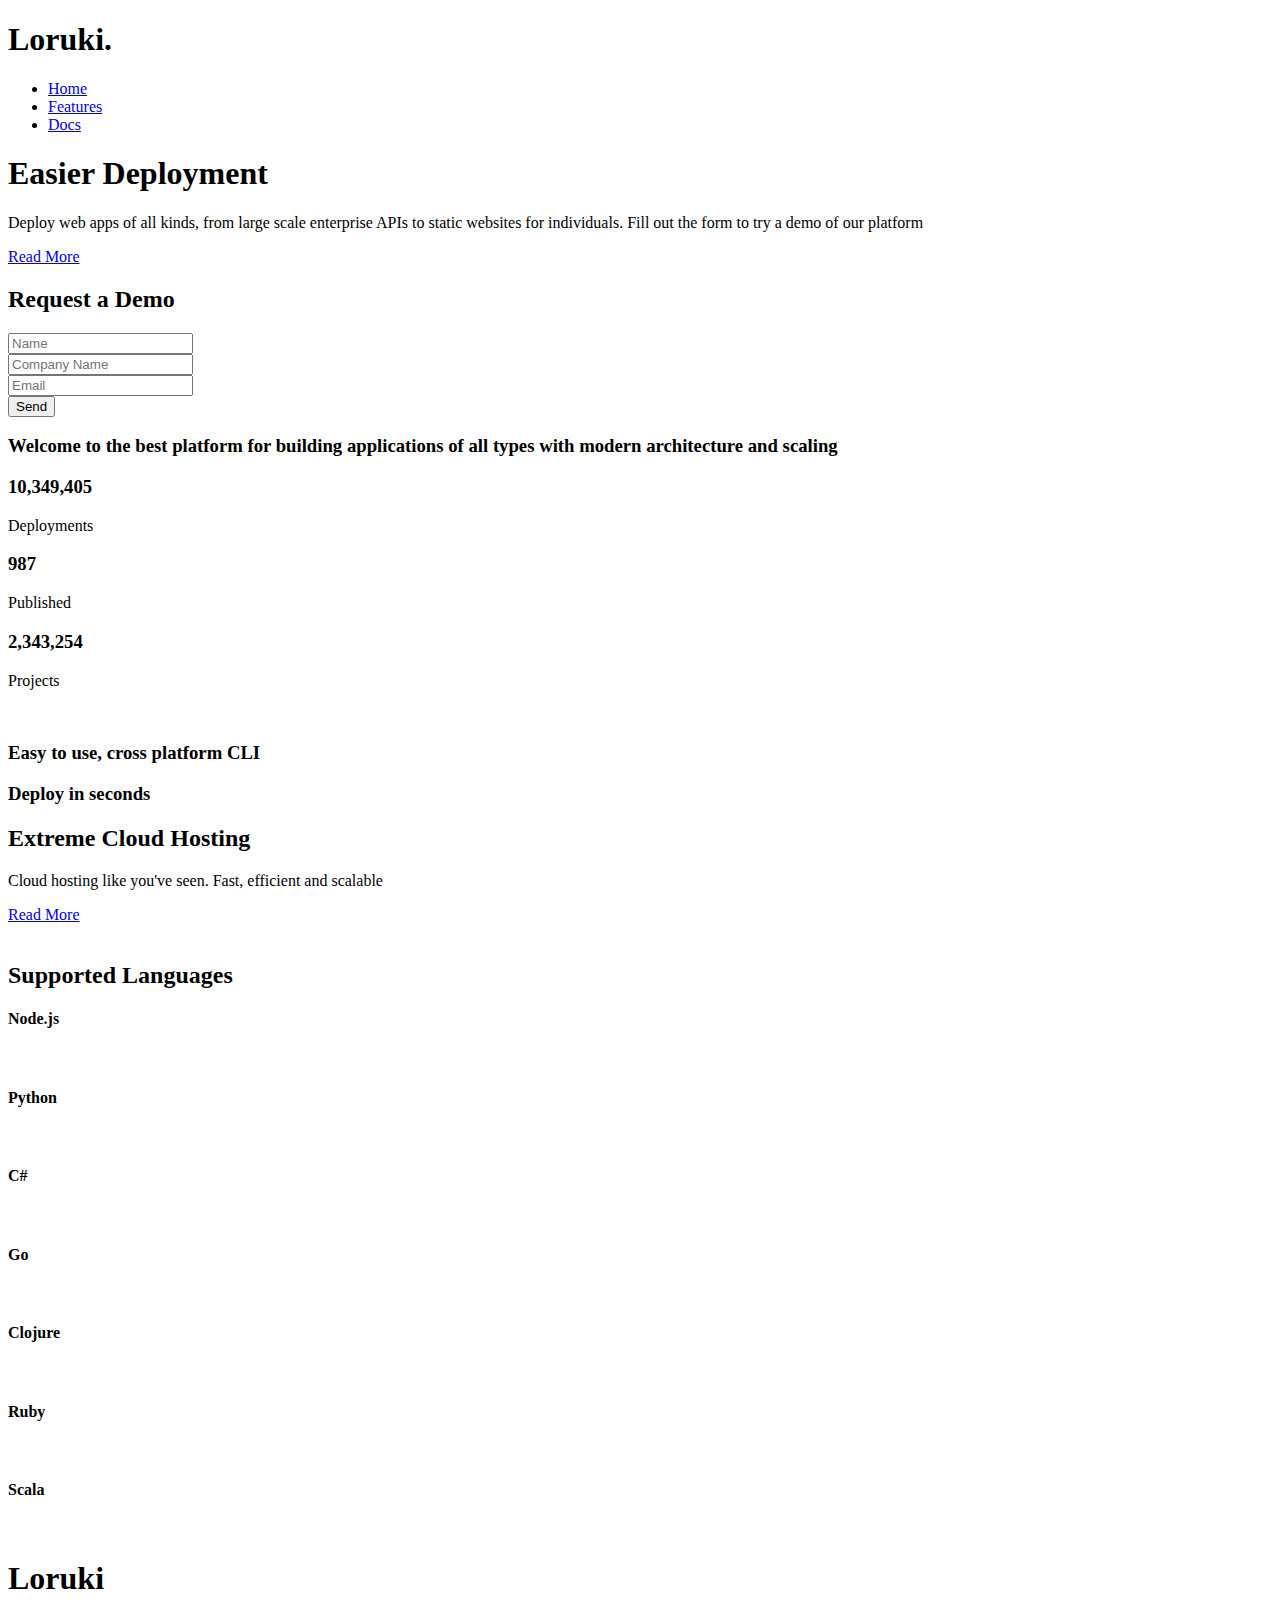
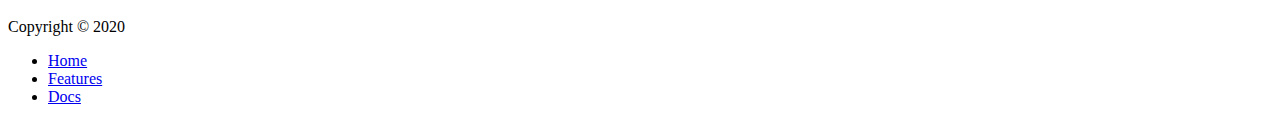
==== index.html @ 4d0d544a "Add files via upload" ====
<!DOCTYPE html>
<html lang="en">
<head>
    <meta charset="UTF-8">
    <meta http-equiv="X-UA-Compatible" content="IE=edge">
    <meta name="viewport" content="width=device-width, initial-scale=1.0">
    <title>Loruki | Cloud Hosting For Everyone</title>
    <link rel="stylesheet" href="https://cdnjs.cloudflare.com/ajax/libs/font-awesome/6.1.1/css/all.min.css" integrity="sha512-KfkfwYDsLkIlwQp6LFnl8zNdLGxu9YAA1QvwINks4PhcElQSvqcyVLLD9aMhXd13uQjoXtEKNosOWaZqXgel0g==" crossorigin="anonymous" referrerpolicy="no-referrer" />
    <link rel="stylesheet" href="css/utilities.css">
    <link rel="stylesheet" href="css/style.css">
</head>
<body>
    <!-- Navbar -->
    <div class="navbar">
        <div class="container flex">
            <h1 class="logo">Loruki.</h1>
            <nav>
                <ul>
                    <li><a href="index.html">Home</a></li>
                    <li><a href="features.html">Features</a></li>
                    <li><a href="docs.html">Docs</a></li>
                </ul>
            </nav>
        </div>
    </div>

    <!-- Showcase -->
    <section class="showcase">
        <div class="container grid">
            <div class="showcase-text">
                <h1>Easier Deployment</h1>
                <p>Deploy web apps of all kinds, from large scale enterprise APIs to static websites for individuals. Fill out the form to try a demo of our platform</p>
                <a href="features.html" class="btn btn-outline">Read More</a>
            </div>

            <div class="showcase-form card">
                <h2>Request a Demo</h2>
                <form>
                    <div class="form-control">
                        <input type="text" name="name" id="" placeholder="Name" required>
                    </div>
                    <div class="form-control">
                        <input type="text" name="company" id="" placeholder="Company Name" required>
                    </div>
                    <div class="form-control">
                        <input type="email" name="email" id="" placeholder="Email" required>
                    </div>
                    <input type="submit" value="Send" class="btn btn-primary">
                </form>
            </div>
        </div>
    </section>

    <!-- Stats -->
    <section class="stats">
        <div class="container">
            <h3 class="stats-heading text-center my-1">
                Welcome to the best platform for building applications of all types with modern architecture and scaling
            </h3>

            <div class="grid grid-3 text-center my-4">
                <div>
                    <i class="fas fa-server fa-3x"></i>
                    <h3>10,349,405</h3>
                    <p class="text-secondary">Deployments</p>
                </div>
                <div>
                    <i class="fas fa-upload fa-3x"></i>
                    <h3>987 <TBody></TBody></h3>
                    <p class="text-secondary">Published</p>
                </div>
                <div>
                    <i class="fas fa-project-diagram fa-3x"></i>
                    <h3>2,343,254</h3>
                    <p class="text-secondary">Projects</p>
                </div>
            </div>
        </div>
    </section>

    <!-- cli  -->
    <section class="cli">
        <div class=" container grid">
            <img src="images/cli.png" alt="">
            <div class="card">
                <h3 class="text-center p-2">Easy to use, cross platform CLI</h3>
            </div>
            <div class="card">
                <h3 class="text-center p-2">Deploy in seconds</h3>
            </div>
        </div>
    </section>

    <section class="cloud bg-primary my-2 py-2">
        <div class="container grid">
            <div class="text-center">
                <h2 class="lg">Extreme Cloud Hosting</h2>
                <p class="lead my-1">Cloud hosting like you've seen. Fast, efficient and scalable</p>
                <a href="features.html" class="btn btn-dark">Read More</a>
            </div>
            <img src="images/cloud.png" alt="">
        </div>
    </section>

    <!-- Languages -->
    <section class="languages">
        <h2 class="md text-center my-2">
            Supported Languages
        </h2>
        <div class="container flex">
            <div class="card">
                <h4>Node.js</h4>
                <img src="images/logos/node.png" alt="">
            </div>
            <div class="card">
                <h4>Python</h4>
                <img src="images/logos/Python.png" alt="">
            </div>
            <div class="card">
                <h4>C#</h4>
                <img src="images/logos/csharp.png" alt="">
            </div>
            <div class="card">
                <h4>Go</h4>
                <img src="images/logos/go.png" alt="">
            </div>
            <div class="card">
                <h4>Clojure</h4>
                <img src="images/logos/clojure.png" alt="">
            </div>
            <div class="card">
                <h4>Ruby</h4>
                <img src="images/logos/ruby.png" alt="">
            </div>
            <div class="card">
                <h4>Scala</h4>
                <img src="images/logos/scala.png" alt="">
            </div>
        </div>
    </section>

    <footer class="footer bg-dark py-5">
        <div class="container grid grid-3">
            <div>
                <h1>Loruki</h1>
                <p>Copyright &copy; 2020</p>
            </div>
            <nav>
                <ul>
                    <li><a href="index.html">Home</a></li>
                    <li><a href="features.html">Features</a></li>
                    <li><a href="docs.html">Docs</a></li>
                </ul>
            </nav>
            <div class="social">
                <a href=""><i class="fab fa-github fa-2x"></i></a>
                <a href=""><i class="fab fa-instagram fa-2x"></i></a>
                <a href=""><i class="fab fa-facebook fa-2x"></i></a>
                <a href=""><i class="fab fa-twitter fa-2x"></i></a>
            </div>
        </div>
    </footer>
</body>
</html>
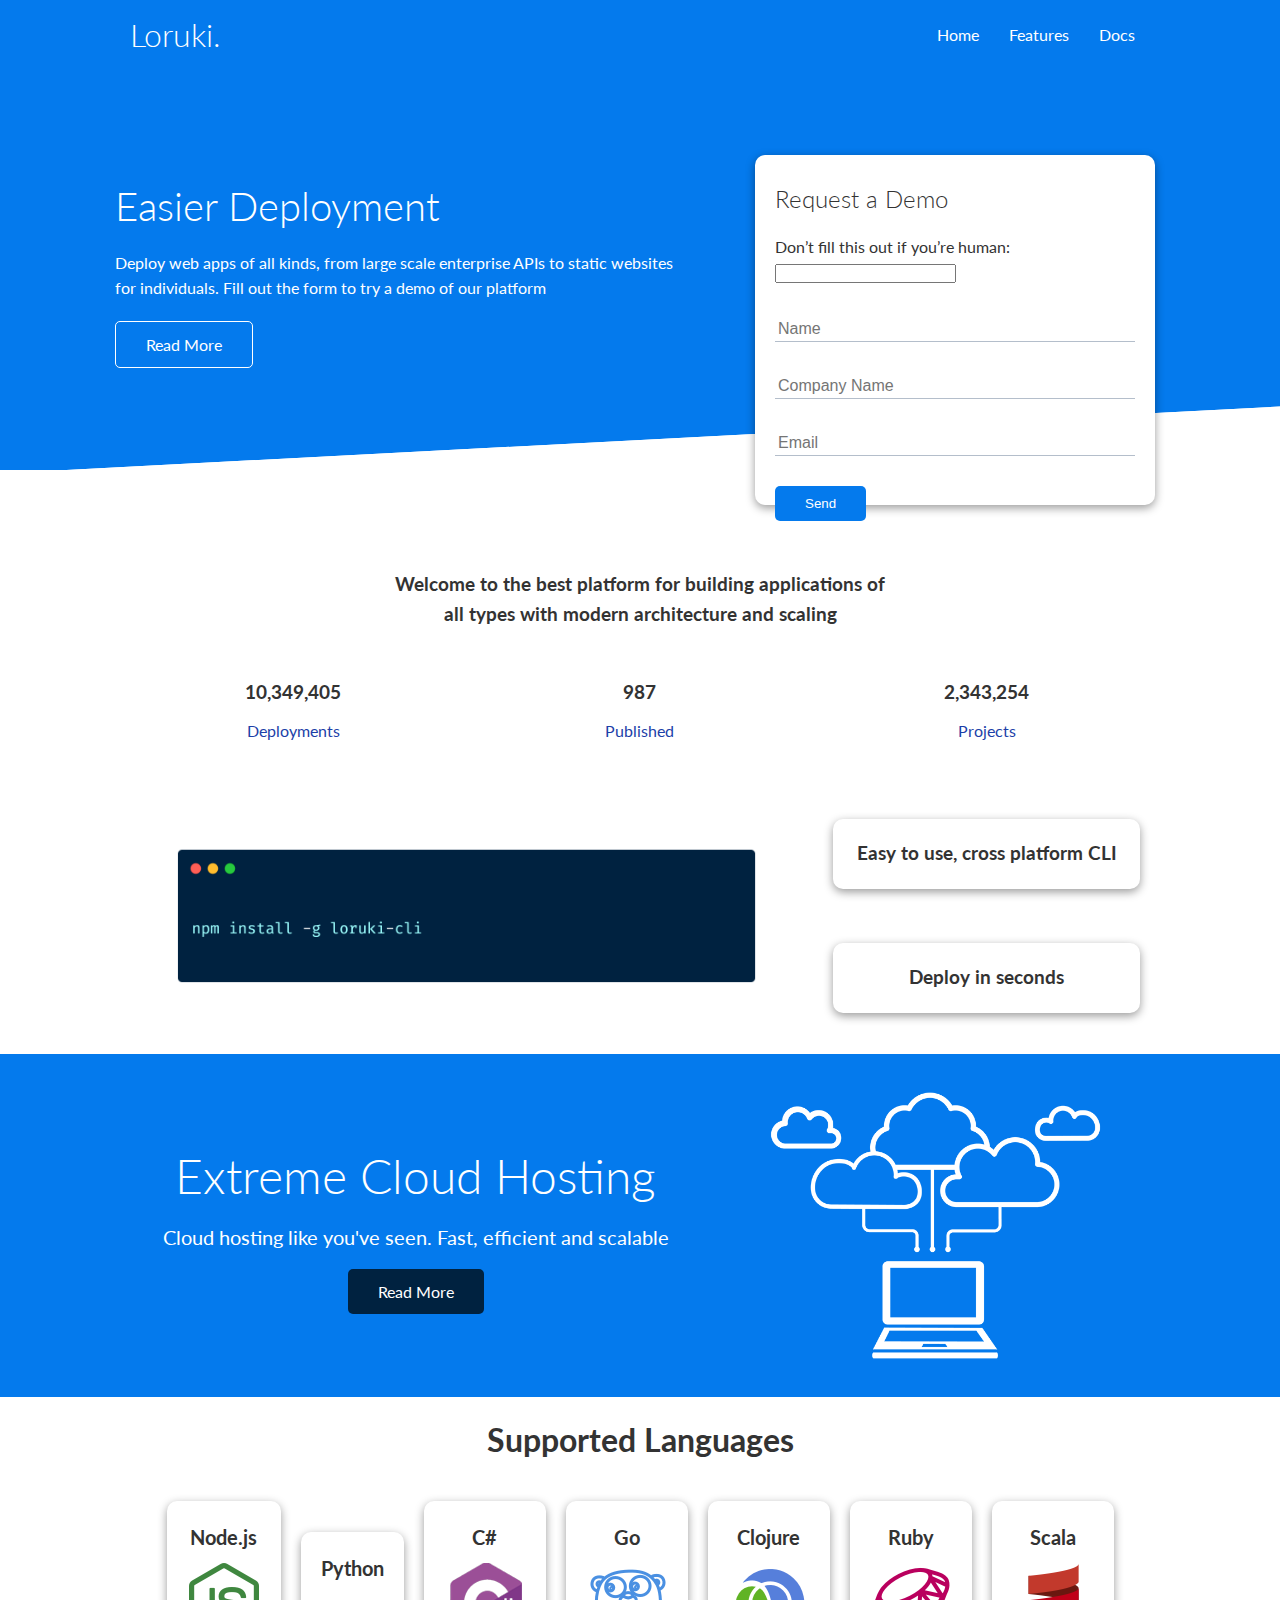
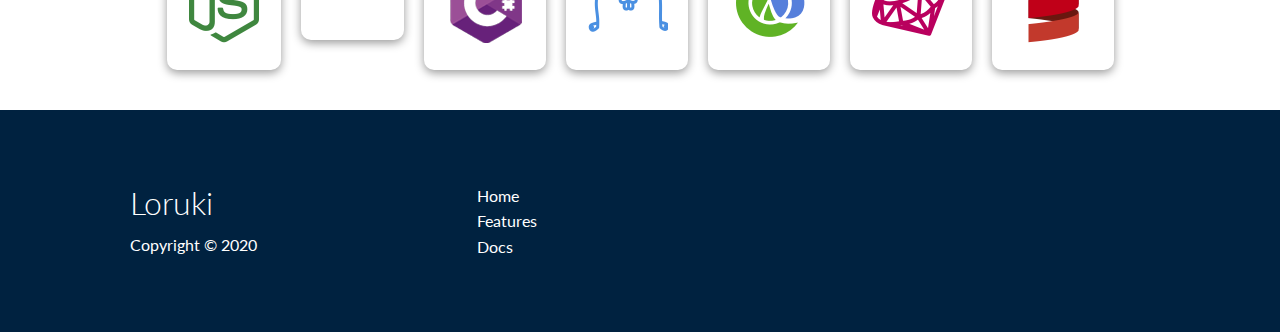
==== commit def0789b: "Add files via upload" ====
--- a/index.html
+++ b/index.html
@@ -35,7 +35,13 @@
 
             <div class="showcase-form card">
                 <h2>Request a Demo</h2>
-                <form>
+                <form name="contact" method="POST"  netlify-honeypot="bot-field" data-netify="true">
+                    <input type="hidden" name="form-name" value="contact" />
+                    <p class="hidden">
+                        <label>
+                          Don’t fill this out if you’re human: <input name="bot-field" />
+                        </label>
+                      </p>
                     <div class="form-control">
                         <input type="text" name="name" id="" placeholder="Name" required>
                     </div>
--- a/css/utilities.css
+++ b/css/utilities.css
@@ -0,0 +1,221 @@
+/*############################ utilities ################*/
+
+.container{
+    max-width: 1100px;
+    margin: 0 auto;
+    /* this is done to keep nav bar options in resticted lenght so wont loo bad on big screen  */
+    overflow: auto;
+    /* to remove top margin added by h1 tag  */
+    padding: 0 40px;
+}
+
+
+.card{
+    background-color: #fff;
+    color: #333;
+    border-radius: 10px;
+    box-shadow: 0 3px 10px rgba(0,0,0,0.4);
+    padding: 20px;
+    margin: 10px;
+}
+
+.btn{
+    display: inline-block;
+    padding: 10px 30px;
+    color: #fff;
+    background-color: var(--primary-color);
+    cursor: pointer;
+    border: none;
+    border-radius: 5px;
+}
+
+.btn-outline{
+    background-color: transparent;
+    border: 1px solid #fff;
+}
+
+.btn:hover{
+    transform: scale(0.98);
+}
+
+/* Backgrounds & color buttons */
+.bg-primary, .btn-primary{
+    background-color: var(--primary-color);
+    color: #fff;
+}
+
+.bg-secondary, .btn-secondary{
+    background-color: var(--secondary-color);
+    color: #fff;
+}
+
+.bg-dark, .btn-dark{
+    background-color: var(--dark-color);
+    color: #fff;
+}
+
+.bg-light, .btn-light{
+    background-color: var(--light-color);
+    color: #333;
+}
+
+.bg-primary a, .btn-primary a,
+.bg-secondary a, .btn-secondary a,
+.bg-dark a, .btn-dark a
+{
+    color: #fff;
+}
+
+/* Text Color  */
+.text-primary{
+    color: var(--primary-color);
+}
+
+.text-secondary{
+    color: var(--secondary-color);
+}
+
+.text-dark{
+    color: var(--dark-color);
+}
+
+.text-light{
+    color: var(--light-color);
+}
+
+.text-center{
+    text-align: center;
+}
+
+.alert{
+    background-color: var(--light-color);
+    padding: 10px 20px;
+    font-weight: bold;
+    margin: 15px 0;
+}
+
+.alert i{
+    margin-right: 10px;
+}
+
+.alert-success{
+    background-color: var(--success-color);
+    color: #fff;
+}
+
+.alert-error{
+    background-color: var(--error-color);
+    color: #fff;
+}
+
+
+.flex{
+    display: flex;
+    justify-content: center;
+    align-items: center;
+    height: 100%;
+    /* height will be equal to its parent or container element */
+}
+
+.grid{
+    display: grid;
+    grid-template-columns: 1fr 1fr;
+    gap: 20px;
+    justify-content: center;
+    align-items: center;
+    height: 100%;
+    /* will take heaight of parent. we have given height to showcase but not to grid thats why it was not getting center */
+}
+
+.grid-3{
+    grid-template-columns: 1fr 1fr 1fr;
+}
+
+
+/* Text-size */
+.lead{
+    font-size: 20px;
+}
+
+.sm{
+    font-size: 1rem;
+}
+
+.md{
+    font-size: 2rem;
+}
+
+.lg{
+    font-size: 3rem;
+}
+
+.xl{
+    font-size: 4rem;
+}
+
+
+
+/* Margin */
+
+.my-1{
+    margin: 1rem 0;
+}
+
+.my-2{
+    margin: 1.5rem 0;
+}
+
+.my-3{
+    margin: 2rem 0;
+}
+
+.my-4{
+    margin: 3rem 0;
+}
+
+.my-5{
+    margin: 4rem 0;
+}
+
+
+.m-1{
+    margin: 1rem;
+}
+
+.m-2{
+    margin: 1.5rem;
+}
+
+.m-3{
+    margin: 2rem;
+}
+
+.m-4{
+    margin: 3rem;
+}
+
+.m-5{
+    margin: 4rem;
+}
+
+/* Padding */
+.py-1{
+    padding: 1rem;
+}
+
+.py-2{
+    padding: 1.5rem;
+}
+
+.py-3{
+    padding: 2rem;
+}
+
+.py-4{
+    padding: 3rem;
+}
+
+.py-5{
+    padding: 4rem;
+}
+
--- a/css/style.css
+++ b/css/style.css
@@ -0,0 +1,391 @@
+@import url('https://fonts.googleapis.com/css2?family=Lato:wght@300&display=swap');
+
+:root{
+    --primary-color: #047aed;
+    --secondary-color: #1c3fa8;
+    --dark-color: #002240;
+    --light-color: #f4f4f4;
+    --success-color: #5cb85c;
+    --erroe-color: #d9534f;
+}
+
+*{
+    box-sizing: border-box;
+    padding: 0;
+    margin: 0;
+}
+
+body{
+    font-family: 'Lato', sans-serif;
+    color: #333;
+    line-height: 1.6;
+}
+
+ul{
+    list-style: none;
+}
+
+a{
+    text-decoration: none;
+    color: #333;
+}
+
+h1, h2{
+    font-weight: 300;
+    line-height: 1.2;
+    margin: 10px 0;
+}
+
+p{
+    margin: 10px 0;
+}
+
+img{
+    width: 100%;
+}
+
+code, pre{
+    background-color: rgb(3, 3, 3);
+    color: #fff;
+    padding: 10px;
+}
+
+
+/* navbar */
+
+.navbar{
+    background-color: var(--primary-color);
+    color: #fff;
+    height: 70px;
+}
+
+.navbar .flex{
+    justify-content: space-between;
+    /* other than this property .flex class properties will be applied  */
+}
+
+.navbar ul{
+    display: flex;
+}
+
+.navbar a{
+    color: #fff;
+    padding: 10px;
+    margin: 0 5px;
+}
+
+.navbar a:hover{
+    border-bottom: 2px solid #fff;
+}
+
+/* Showcase */
+.showcase{
+    height: 400px;
+    background-color: var(--primary-color);
+    color: #fff;
+    position: relative;
+}
+
+.showcase h1{
+    font-size: 40px;
+}
+
+.showcase p{
+    margin: 20px 0;
+}
+
+.showcase .grid{
+    grid-template-columns: 55% 45%;
+    gap: 30px;
+    overflow: visible;
+}
+
+/* Showcase Animation */
+.showcase-text{
+    animation: slideInFromLeft 1s ease-in;
+}
+
+
+/* showcase-form */
+
+.showcase-form{
+    position: relative;
+    top : 60px;
+    height: 350px;
+    width: 400px;
+    z-index: 100;
+    justify-self: flex-end;
+    animation: slideInFromRight 1s ease-in;
+}
+
+.showcase-form .form-control{
+    margin: 30px 0;
+}
+
+.showcase-form input[type='text'],
+.showcase-form input[type='email']{
+    border: 0;
+    border-bottom: 1px solid #b4becb;
+    width: 100%;
+    padding: 3px;
+    font-size: 16px;
+}
+
+.showcase-form input:focus{
+    outline: none;
+    /* done to remove border when clicked on input elements */
+}
+
+.showcase::before, .showcase::after{
+    content: '';
+    position: absolute;
+    height: 100px;
+    bottom: -70px;
+    right: 0;
+    left: 0;
+    background: #fff;
+    transform: skewY(-3deg);
+}
+
+/* stats */
+.stats{
+    padding-top: 100px;
+    animation: slideInFromBottom 1s ease-in;
+
+}
+
+.stats-heading{
+    max-width: 500px;
+    margin: auto;
+}
+
+.stats .grid .h3{
+    font-size: 35px;
+}
+
+.stats .grid .p{
+    font-size: 20px;
+    font-weight: bold;
+}
+
+/* cli  */
+
+.cli .grid{
+    grid-template-columns: repeat(3, 1fr) ;
+    grid-template-rows: 1fr 1fr;
+}
+
+.cli .grid > *:first-child{
+    /* anything that is first child  */
+    grid-column: 1/span 2;
+    grid-row: 1/span 2;
+}
+
+
+/* Cloud */
+.cloud .grid{
+    grid-template-columns: 4fr 3fr;
+}
+
+
+/* Languges */
+
+.languages .flex{
+    flex-wrap: wrap;
+}
+
+.languages h2{
+    font-weight: bold;
+}
+
+.languages .card{
+    text-align: center;
+    margin: 18px 10px 40px;
+    transition: transform 0.2s ease-in;
+    /* max-width: 125px; */
+}
+
+.languages .card h4{
+    font-size: 20px;
+    margin-bottom: 10px;
+}
+
+.languages .card:hover{
+    transform: translateY(-15px);
+}
+
+
+/* Footer */
+.footer .social a{
+    margin: 0 10px
+}
+
+/* features head */
+.features-head img{
+    width: 200px;
+    justify-self: flex-end;
+}
+
+/* Sub-head  */
+.features-sub-head img{
+    width: 300px;
+    justify-self: flex-end;
+}
+
+/* features-main */
+.features-main .card > i{
+    margin-right: 20px;
+}
+
+.features-main .grid > *:first-child{
+    grid-column: 1/span 3;
+}
+
+.features-main .grid > *:nth-child(2){
+    grid-column: 1/span 2;
+}
+
+/* Docs.html */
+
+/* Docs head */
+.docs-head img{
+    width: 200px;
+    justify-self: flex-end;
+}
+
+.docs-main .grid{
+    grid-template-columns: 1fr 2fr;
+    align-items: flex-start;
+}
+
+.docs-main nav+h3 {
+    margin-top: 45px;
+}
+
+.docs-main nav li{
+    padding-bottom: 5px;
+    margin-bottom: 5px;
+    border-bottom: 1px solid #ccc;
+    font-size: 17px;
+}
+
+.docs-main a:hover{
+    font-weight: bold;
+}
+
+.docs-main h3 {
+    margin-top: 20px;
+}
+
+/* Animation */
+@keyframes slideInFromLeft {
+    0%{
+        transform: translateX(-100%);
+    }
+
+    100%{
+        transform: translateX(0);
+    }
+}
+
+@keyframes slideInFromRight {
+    0%{
+        transform: translateX(100%);
+    }
+
+    100%{
+        transform: translateX(0);
+    }
+}
+
+@keyframes slideInFromTop {
+    0%{
+        transform: translatey(-100%);
+    }
+
+    100%{
+        transform: translateY(0);
+    }
+}
+
+@keyframes slideInFromBottom {
+    0%{
+        transform: translateY(100%);
+    }
+
+    100%{
+        transform: translateY(0);
+    }
+}
+
+
+/* Tablets and uunder */
+@media(max-width: 940px){
+    .grid,.showcase .grid, 
+    .stats .grid,.cli .grid,
+    .cloud .grid, .features-main .grid,
+    .docs-main .grid{
+        grid-template-columns: 1fr;
+        grid-template-rows: 1fr;
+    }
+
+    .showcase {
+        height: auto;
+    }
+    
+    .showcase-text{
+        text-align: center;
+        margin-top: 40px;
+        animation: slideInFromTop 1s ease-in;
+    }
+
+    .showcase-form{
+        justify-self: center;
+        margin: auto;
+        animation: slideInFromBottom 1s ease-in;
+    }
+
+    .cli .grid > *:first-child{
+        /* anything that is first child  */
+        grid-column: 1;
+        grid-row: 1;
+    }
+
+    .features-head,
+    .features-sub-head,
+    .docs-head{
+        text-align: center;
+    }
+
+    .features-sub-head img{
+        width: 250px;
+    }
+
+    .features-head img,
+    .features-sub-head img,
+    .docs-head img{
+        justify-self: center;
+    }
+
+    .features-main .grid > *:first-child,
+    .features-main .grid > *:nth-child(2){
+        grid-column: 1;
+    }
+}
+
+
+/* Mobile  */
+@media (max-width: 500px) {
+    .navbar {
+        height: 110px;
+    }
+
+    .navbar .flex{
+        flex-direction: column;
+    }
+
+    .navbar ul{
+        background-color: rgba(0, 0, 0, 0.1);
+        padding: 10px;
+    }
+}